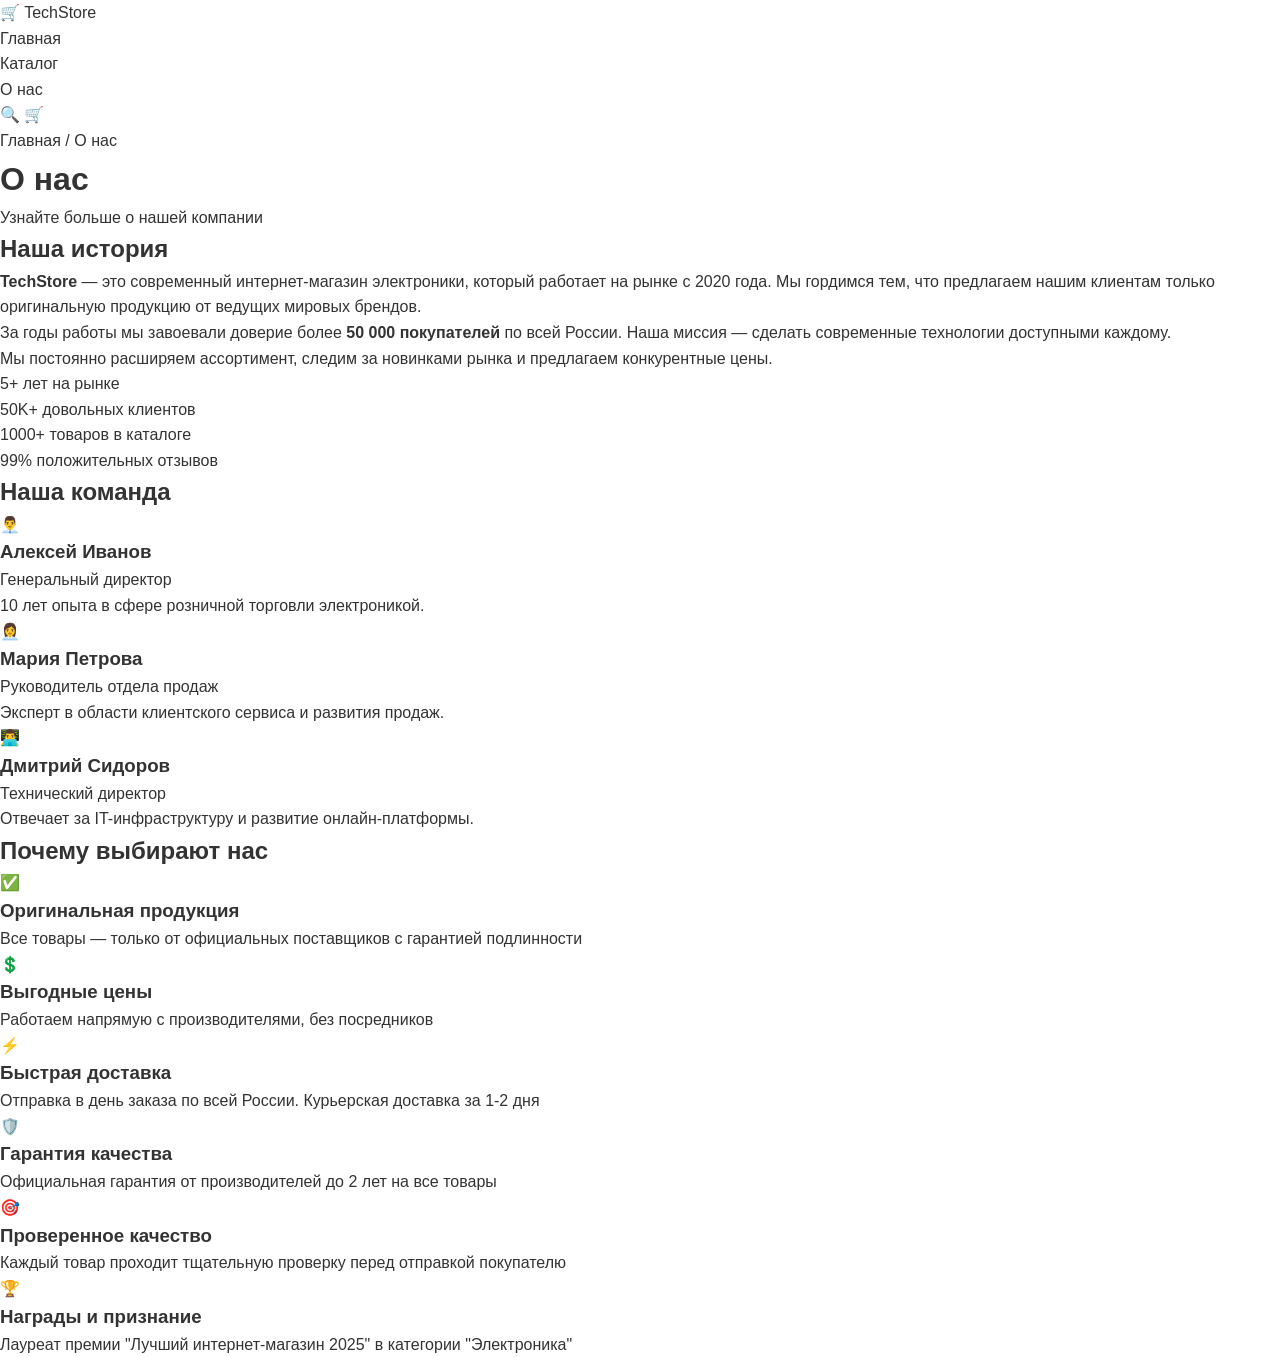
==== about.html @ 53918081 "Created about.html with team section" ====
<!DOCTYPE html>
<html lang="ru">
<head>
    <meta charset="UTF-8">
    <meta name="viewport" content="width=device-width, initial-scale=1.0">
    <title>О нас — TechStore</title>
    <link rel="stylesheet" href="css/reset.css">
    <link rel="stylesheet" href="css/style.css">
</head>
<body>
 
    <header class="header">
        <div class="container header_inner">
            <a href="index.html" class="logo">
                <span class="logo_icon">🛒</span>
                <span class="logo_text">TechStore</span>
            </a>
            <nav class="nav">
                <ul class="nav_list">
                    <li class="nav_item"><a href="index.html" class="nav_link">Главная</a></li>
                    <li class="nav_item"><a href="catalog.html" class="nav_link">Каталог</a></li>
                    <li class="nav_item"><a href="about.html" class="nav_link nav__link--active">О нас</a></li>
                </ul>
            </nav>
            <div class="header_icons">
                <a href="#" class="icon-btn">🔍</a>
                <a href="#" class="icon-btn">🛒</a>
            </div>
        </div>
    </header>
 
    <main>
        <div class="container">
            <nav class="breadcrumb">
                <a href="index.html">Главная</a>
                <span> / </span>
                <span>О нас</span>
            </nav>
            <h1 class="page-title">О нас</h1>
            <p class="page-subtitle">Узнайте больше о нашей компании</p>
        </div>
 
        <section class="about-story">
            <div class="container">
                <h2 class="section-title">Наша история</h2>
                <div class="about-story_text">
                    <p><strong>TechStore</strong> — это современный интернет-магазин электроники, который работает на рынке с 2020 года. Мы гордимся тем, что предлагаем нашим клиентам только оригинальную продукцию от ведущих мировых брендов.</p>
                    <p>За годы работы мы завоевали доверие более <strong>50 000 покупателей</strong> по всей России. Наша миссия — сделать современные технологии доступными каждому.
                    </p>
                    <p>Мы постоянно расширяем ассортимент, следим за новинками рынка и предлагаем конкурентные цены.</p>
                </div>
 
                <div class="stats-grid">
                    <div class="stat-item">
                        <span class="stat-item_number">5+</span>
                        <span class="stat-item_label">лет на рынке</span>
                    </div>
                    <div class="stat-item">
                        <span class="stat-item_number">50K+</span>
                        <span class="stat-item_label">довольных клиентов</span>
                    </div>
                    <div class="stat-item">
                        <span class="stat-item_number">1000+</span>
                        <span class="stat-item_label">товаров в каталоге</span>
                    </div>
                    <div class="stat-item">
                        <span class="stat-item_number">99%</span>
                        <span class="stat-item_label">положительных отзывов</span>
                    </div>
                </div>
            </div>
        </section>
 
        <section class="team">
            <div class="container">
                <h2 class="section-title">Наша команда</h2>
                <div class="team_grid">
                    <div class="team-card">
                        <div class="team-card_avatar">👨‍💼</div>
                        <h3 class="team-card_name">Алексей Иванов</h3>
                        <p class="team-card_role">Генеральный директор</p>
                        <p class="team-card_desc">10 лет опыта в сфере розничной торговли электроникой.</p>
                    </div>
                    <div class="team-card">
                        <div class="team-card_avatar">👩‍💼</div>
                        <h3 class="team-card_name">Мария Петрова</h3>
                        <p class="team-card_role">Руководитель отдела продаж</p>
                        <p class="team-card_desc">Эксперт в области клиентского сервиса и развития продаж.</p>
                    </div>
                    <div class="team-card">
                        <div class="team-card_avatar">👨‍💻</div>
                        <h3 class="team-card_name">Дмитрий Сидоров</h3>
                        <p class="team-card_role">Технический директор</p>
                        <p class="team-card_desc">Отвечает за IT-инфраструктуру и развитие онлайн-платформы.</p>
                    </div>
                </div>
            </div>
        </section>

        <section class="why-us">
            <div class="container">
                <h2 class="section-title">Почему выбирают нас</h2>
                <div class="why-us_grid">
                    <div class="why-card">
                        <div class="why-card_icon">✅</div>
                        <h3 class="why-card_title">Оригинальная продукция</h3>
                        <p>Все товары — только от официальных поставщиков с гарантией подлинности</p>
                    </div>
                    <div class="why-card">
                        <div class="why-card_icon">💲</div>
                        <h3 class="why-card_title">Выгодные цены</h3>
                        <p>Работаем напрямую с производителями, без посредников</p>
                    </div>
                    <div class="why-card">
                        <div class="why-card_icon">⚡</div>
                        <h3 class="why-card_title">Быстрая доставка</h3>
                        <p>Отправка в день заказа по всей России. Курьерская доставка за 1-2 дня</p>
                    </div>
                    <div class="why-card">
                        <div class="why-card_icon">🛡️</div>
                        <h3 class="why-card_title">Гарантия качества</h3>
                        <p>Официальная гарантия от производителей до 2 лет на все товары</p>
                    </div>
                    <div class="why-card">
                        <div class="why-card_icon">🎯</div>
                        <h3 class="why-card_title">Проверенное качество</h3>
                        <p>Каждый товар проходит тщательную проверку перед отправкой покупателю</p>
                    </div>
                    <div class="why-card">
                        <div class="why-card_icon">🏆</div>
                        <h3 class="why-card_title">Награды и признание</h3>
                        <p>Лауреат премии "Лучший интернет-магазин 2025" в категории "Электроника"</p>
                    </div>
                </div>
            </div>
        </section>
    </main>
 
    <footer class="footer">
    </footer>
 
</body>
</html>
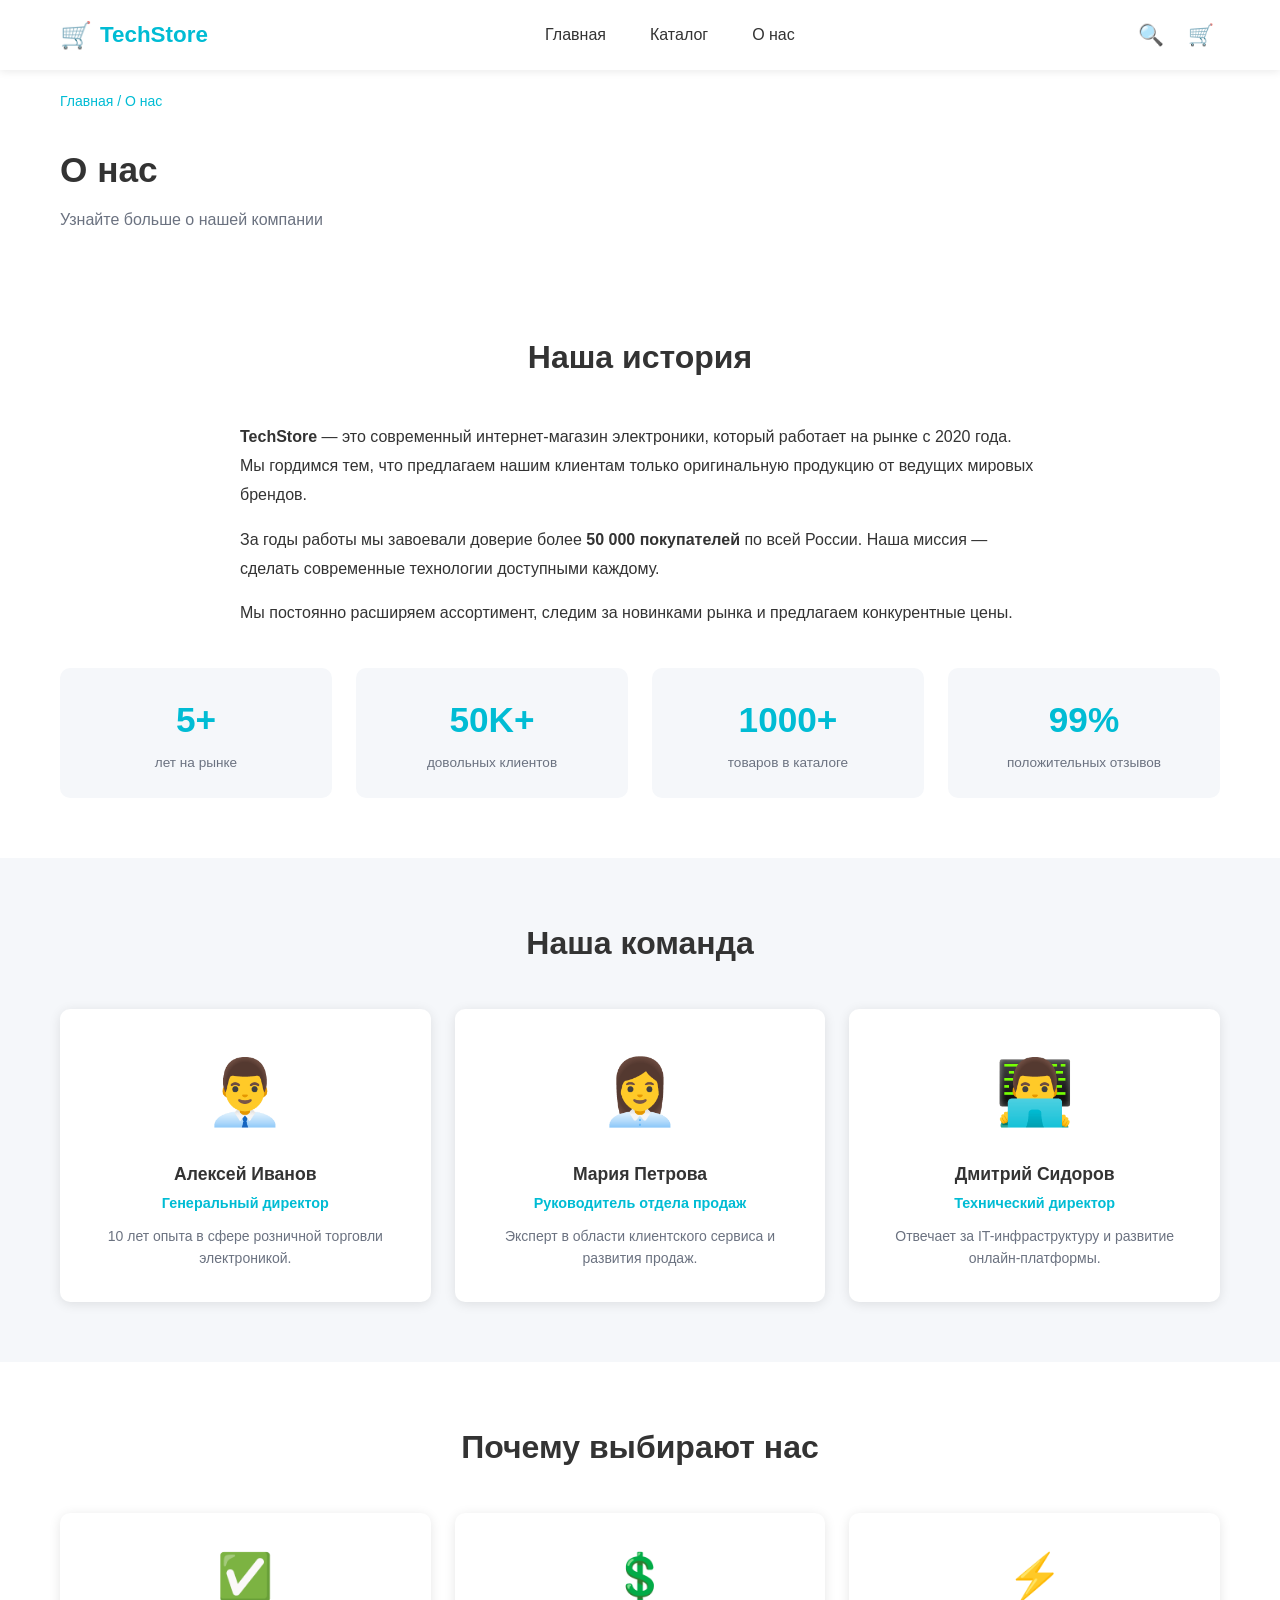
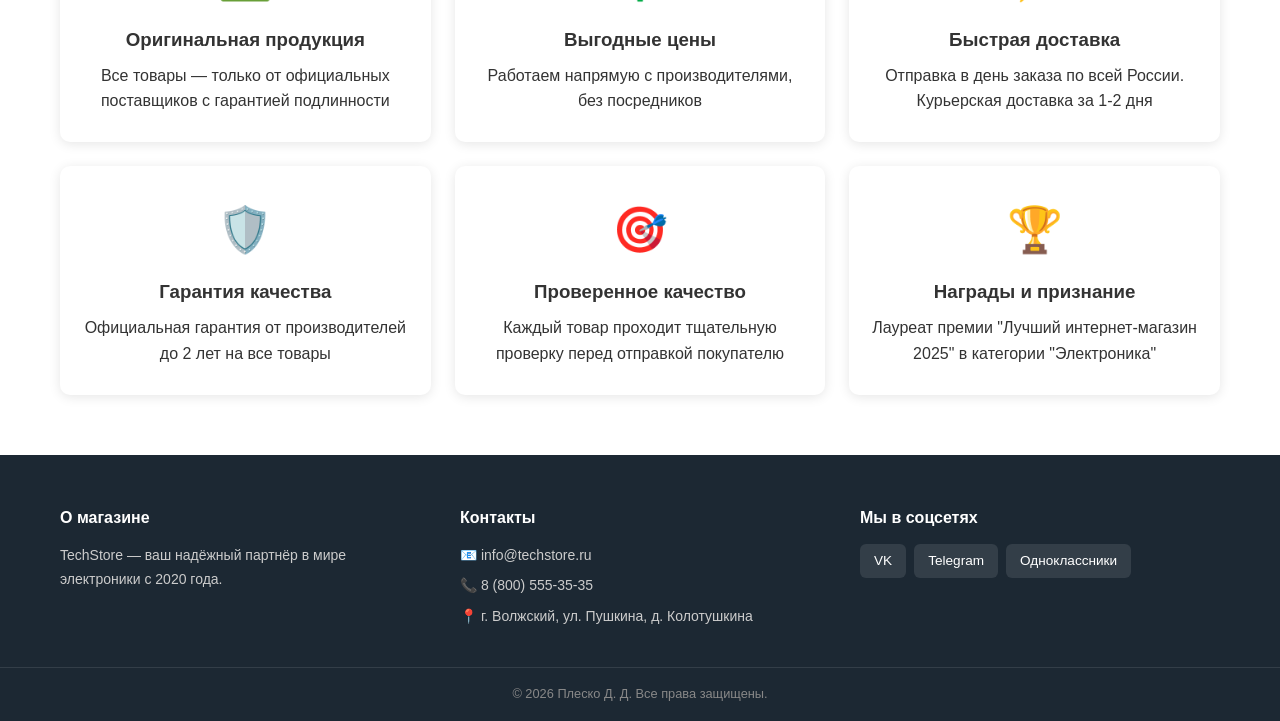
==== commit de34a607: "Added footer styling and contact info" ====
--- a/about.html
+++ b/about.html
@@ -137,7 +137,36 @@
     </main>
  
     <footer class="footer">
-    </footer>
+    <div class="container footer_inner">
+ 
+        <div class="footer_col">
+            <h4 class="footer_heading">О магазине</h4>
+            <p class="footer_text">TechStore — ваш надёжный партнёр в мире электроники с 2020 года.</p>
+        </div>
+ 
+        <div class="footer_col">
+            <h4 class="footer_heading">Контакты</h4>
+            <ul class="footer_contacts">
+                <li>📧 info@techstore.ru</li>
+                <li>📞 8 (800) 555-35-35</li>
+                <li>📍 г. Волжский, ул. Пушкина, д. Колотушкина</li>
+            </ul>
+        </div>
+ 
+        <div class="footer_col">
+            <h4 class="footer_heading">Мы в соцсетях</h4>
+            <div class="footer_socials">
+                <a href="#" class="social-btn">VK</a>
+                <a href="#" class="social-btn">Telegram</a>
+                <a href="#" class="social-btn">Одноклассники</a>
+            </div>
+        </div>
+ 
+    </div>
+    <div class="footer_copy">
+        <p>© 2026 Плеско Д. Д. Все права защищены.</p>
+    </div>
+</footer>
  
 </body>
 </html>
--- a/css/style.css
+++ b/css/style.css
@@ -0,0 +1,429 @@
+.container {
+    max-width: 1200px;
+    margin: 0 auto;
+    padding: 0 20px;
+}
+ 
+.section-title {
+    font-size: 2rem;
+    font-weight: 700;
+    text-align: center;
+    margin-bottom: 40px;
+    color: #333333;
+}
+ 
+.page-title {
+    font-size: 2.2rem;
+    font-weight: 700;
+    margin: 30px 0 8px;
+}
+ 
+.page-subtitle {
+    color: #6B7280;
+    margin-bottom: 40px;
+}
+
+.btn {
+    display: inline-block;
+    padding: 12px 28px;
+    border-radius: 10px;
+    font-size: 1rem;
+    font-weight: 600;
+    transition: background 0.25s ease, transform 0.25s ease,
+                box-shadow 0.25s ease;
+    cursor: pointer;
+}
+ 
+.btn-primary {
+    background: #00BCD4;
+    color: #FFFFFF;
+}
+.btn-primary:hover {
+    background: #0097A7;
+    transform: translateY(-2px);
+    box-shadow: 0 4px 14px rgba(0,188,212,.40);
+}
+ 
+.btn-outline {
+    background: transparent;
+    color: #00BCD4;
+    border: 2px solid #00BCD4;
+}
+.btn-outline:hover {
+    background: #00BCD4;
+    color: #FFFFFF;
+}
+ 
+.btn-full { width: 100%; text-align: center; }
+
+.header {
+    background: #FFFFFF;
+    box-shadow: 0 2px 8px rgba(0,0,0,.08);
+    position: sticky;
+    top: 0;
+    z-index: 100;
+}
+ 
+.header_inner {
+    display: flex;
+    align-items: center;
+    justify-content: space-between;
+    height: 70px;
+}
+ 
+.logo {
+    display: flex;
+    align-items: center;
+    gap: 8px;
+    font-size: 1.4rem;
+    font-weight: 700;
+    color: #00BCD4;
+}
+.logo_icon { font-size: 1.6rem; }
+ 
+.nav_list {
+    display: flex;
+    gap: 8px;
+}
+ 
+.nav_link {
+    padding: 8px 18px;
+    border-radius: 6px;
+    font-weight: 500;
+    color: #333333;
+    transition: background 0.25s ease, color 0.25s ease;
+}
+.nav_link:hover {
+    background: #F5F7FA;
+    color: #00BCD4;
+}
+.nav_link-active {
+    background: #00BCD4;
+    color: #FFFFFF !important;
+}
+ 
+.header_icons {
+    display: flex;
+    gap: 12px;
+}
+.icon-btn {
+    font-size: 1.3rem;
+    padding: 6px;
+    border-radius: 6px;
+    transition: background 0.25s ease;
+}
+.icon-btn:hover { background: #F5F7FA; }
+.hero {
+    background: linear-gradient(135deg, #00BCD4 0%, #0097A7 60%, #006064 100%);
+    color: #FFFFFF;
+    padding: 100px 0 80px;
+    text-align: center;
+}
+.hero_title {
+    font-size: 3.5rem;
+    font-weight: 800;
+    margin-bottom: 16px;
+}
+.hero_subtitle {
+    font-size: 1.25rem;
+    margin-bottom: 36px;
+    opacity: .9;
+}
+.popular {
+    padding: 80px 0;
+    background: #FFFFFF;
+}
+.products-grid--3 {
+    display: grid;
+    grid-template-columns: repeat(3, 1fr);
+    gap: 24px;
+    margin-bottom: 40px;
+}
+.section-btn-wrap {
+    text-align: center;
+}
+.advantages {
+    padding: 80px 0;
+    background: #F5F7FA;
+}
+.advantages_grid {
+    display: grid;
+    grid-template-columns: repeat(4, 1fr);
+    gap: 24px;
+}
+.advantage-card {
+    background: #FFFFFF;
+    border-radius: 10px;
+    padding: 28px 20px;
+    text-align: center;
+    box-shadow: 0 2px 12px rgba(0, 0, 0,.10);
+    transition: transform 0.25s ease, box-shadow 0.25s ease;
+}
+.advantage-card:hover {
+    transform: translateY(-4px);
+    box-shadow: 0 8px 24px rgba(0,0,0,.16);
+}
+.advantage-card_icon { font-size: 2.8rem; margin-bottom: 12px; }
+.advantage-card_title { font-weight: 700; margin-bottom: 8px; }
+.catalog-section {
+    padding: 40px 0 80px;
+}
+.products-grid {
+    display: grid;
+    grid-template-columns: repeat(3, 1fr);
+    gap: 28px;
+}
+.product-card {
+    background: #FFFFFF;
+    border-radius: 10px;
+    box-shadow: 0 2px 12px rgba(0,0,0,.16);
+    overflow: hidden;
+    display: flex;
+    flex-direction: column;
+    transition: transform 0.25s ease, box-shadow 0.25s ease;
+}
+ 
+.product-card_img-wrap {
+    position: relative;
+    background: linear-gradient(135deg, #667eea 0%, #764ba2 100%);
+    height: 200px;
+    display: flex;
+    align-items: center;
+    justify-content: center;
+}
+ 
+.product-card_img-placeholder {
+    font-size: 5rem;
+}
+ 
+.product-card_body {
+    padding: 20px;
+    display: flex;
+    flex-direction: column;
+    flex: 1;
+    gap: 10px;
+}
+ 
+.product-card_title {
+    font-size: 1rem;
+    font-weight: 700;
+    line-height: 1.4;
+}
+ 
+.product-card_desc {
+    font-size: .875rem;
+    color: #6B7280;
+    flex: 1;
+}
+ 
+.product-card_rating {
+    display: flex;
+    align-items: center;
+    gap: 6px;
+}
+.stars { color: #F59E0B; font-size: 1rem; }
+.rating-count { font-size: .8rem; color: #6B7280; }
+ 
+.product-card_price-block {
+    display: flex;
+    align-items: baseline;
+    gap: 10px;
+}
+.price-old {
+    font-size: .85rem;
+    color: #6B7280;
+    text-decoration: line-through;
+}
+.price-current {
+    font-size: 1.3rem;
+    font-weight: 800;
+    color: #333333;
+}
+.badge {
+    position: absolute;
+    top: 10px;
+    left: 10px;
+    padding: 4px 10px;
+    border-radius: 6px;
+    font-size: .75rem;
+    font-weight: 700;
+    color: #FFFFFF;
+}
+.badge-sale { background: #FF5722; }
+.badge-new  { background: #4CAF50; }
+.product-card:hover {
+    transform: translateY(-6px);
+    box-shadow: 0 8px 24px rgba(0,0,0,.16);
+}
+.product-card_img-placeholder {
+    transition: transform 0.25s ease;
+}
+.product-card:hover .product-card_img-placeholder {
+    transform: scale(1.12);
+}
+.product-card .btn-primary:hover {
+    letter-spacing: 0.03em;
+}
+.team-card {
+    background: #FFFFFF;
+    border-radius: 10px;
+    padding: 32px 24px;
+    text-align: center;
+    box-shadow: 0 2px 12px rgba(0, 0, 0,.10);
+    transition: transform 0.25s ease, box-shadow 0.25s ease;
+}
+.team-card:hover {
+    transform: translateY(-4px);
+    box-shadow: 0 8px 24px rgba(0,0,0,.16);
+}
+.team-card_avatar { font-size: 4rem; margin-bottom: 16px; }
+.team-card_name   { font-size: 1.1rem; font-weight: 700; margin-bottom: 4px; }
+.team-card_role   { color: #00BCD4; font-weight: 600;
+                     font-size: .9rem; margin-bottom: 10px; }
+.team-card_desc   { font-size: .875rem; color: #6B7280; }
+
+.why-card {
+    background: #FFFFFF;
+    border-radius: 10px;
+    padding: 28px 20px;
+    text-align: center;
+    box-shadow: 0 2px 12px rgba(0, 0, 0,.10);
+    transition: transform 0.25px, box-shadow 0.25px;
+}
+.why-card:hover {
+    transform: translateY(-4px);
+    box-shadow: 0 8px 24px rgba(0,0,0,.16);
+}
+.why-card_icon  { font-size: 2.8rem; margin-bottom: 12px; }
+.why-card_title { font-weight: 700; margin-bottom: 8px; }
+@media (max-width: 1199px) {
+    .products-grid,
+    .products-grid--3 {
+        grid-template-columns: repeat(2, 1fr);
+    }
+    .advantages_grid {
+        grid-template-columns: repeat(2, 1fr);
+    }
+    .team_grid     { grid-template-columns: repeat(2, 1fr); }
+    .why-us_grid   { grid-template-columns: repeat(2, 1fr); }
+    .stats-grid     { grid-template-columns: repeat(2, 1fr); }
+    .hero_title    { font-size: 2.8rem; }
+}
+@media (max-width: 767px) {
+    .header_inner { flex-wrap: wrap; height: auto; padding: 12px 0; gap: 12px; }
+    .nav_list     { gap: 4px; }
+    .nav_link     { padding: 6px 12px; font-size: .9rem; }
+    .hero          { padding: 70px 0 60px; }
+    .hero_title   { font-size: 2.2rem; }
+    .section-title { font-size: 1.6rem; }
+    .products-grid,
+    .products-grid-3 { grid-template-columns: repeat(2, 1fr); gap: 16px; }
+    .advantages_grid { grid-template-columns: repeat(2, 1fr); }
+    .team_grid       { grid-template-columns: 1fr; max-width: 360px; margin: 0 auto; }
+    .why-us_grid     { grid-template-columns: repeat(2, 1fr); }
+    .stats-grid       { grid-template-columns: repeat(2, 1fr); }
+}
+@media (max-width: 575px) {
+    .container { padding: 0 12px; }
+    .header_inner {
+        flex-direction: column;
+        align-items: flex-start;
+        gap: 8px;
+        padding: 10px 0;
+    }
+    .header_icons { position: absolute; top: 18px; right: 12px; }
+    .nav_list     { flex-wrap: wrap; gap: 4px; }
+    .nav_link     { padding: 6px 10px; font-size: .85rem; }
+    .hero          { padding: 50px 0 40px; }
+    .hero_title   { font-size: 1.8rem; }
+    .hero_subtitle { font-size: 1rem; }
+    .products-grid,
+    .products-grid-3,
+    .advantages_grid,
+    .why-us_grid { grid-template-columns: 1fr; }
+    .section-title { font-size: 1.4rem; margin-bottom: 24px; }
+    .stats-grid    { grid-template-columns: repeat(2, 1fr); }
+    .product-card_img-wrap { height: 160px; }
+}
+.footer {
+    background: #1C2833;
+    color: #ccc;
+    padding-top: 50px;
+}
+.footer_inner {
+    display: flex;
+    gap: 40px;
+    padding-bottom: 40px;
+    flex-wrap: wrap;
+}
+.footer_col { flex: 1; min-width: 180px; }
+.footer_heading {
+    color: #FFFFFF;
+    font-size: 1rem;
+    font-weight: 700;
+    margin-bottom: 14px;
+}
+.footer_text { font-size: .875rem; line-height: 1.7; }
+.footer_contacts { display: flex; flex-direction: column; gap: 8px; font-size: .875rem; }
+.footer_socials { display: flex; gap: 8px; flex-wrap: wrap; }
+.social-btn {
+    padding: 6px 14px;
+    background: rgba(255,255,255,.1);
+    border-radius: 6px;
+    color: #FFFFFF;
+    font-size: .85rem;
+    transition: background 0.25s ease;
+}
+.social-btn:hover { background: #00BCD4; }
+.footer_copy {
+    border-top: 1px solid rgba(255,255,255,.1);
+    padding: 16px 0;
+    text-align: center;
+    font-size: .8rem;
+    color: #888;
+}
+.breadcrumb {
+    font-size: .875rem;
+    color: #00BCD4;
+    margin-top: 20px;
+}
+.breadcrumb a { color: #00BCD4; }
+.breadcrumb a:hover { text-decoration: underline; }
+ 
+.about-story { padding: 60px 0; background: #FFFFFF; }
+.about-story_text { max-width: 800px; margin: 0 auto 40px; }
+.about-story_text p { margin-bottom: 16px; line-height: 1.8; }
+ 
+.stats-grid {
+    display: grid;
+    grid-template-columns: repeat(4, 1fr);
+    gap: 24px;
+    margin-top: 40px;
+}
+.stat-item {
+    text-align: center;
+    padding: 24px 16px;
+    background: #F5F7FA;
+    border-radius: 10px;
+}
+.stat-item_number {
+    display: block;
+    font-size: 2.2rem;
+    font-weight: 800;
+    color: #00BCD4;
+}
+.stat-item_label { font-size: .85rem; color: #6B7280; }
+ 
+.team { padding: 60px 0; background: #F5F7FA; }
+.team_grid {
+    display: grid;
+    grid-template-columns: repeat(3, 1fr);
+    gap: 24px;
+}
+ 
+.why-us { padding: 60px 0; background: #FFFFFF; }
+.why-us_grid {
+    display: grid;
+    grid-template-columns: repeat(3, 1fr);
+    gap: 24px;
+}
